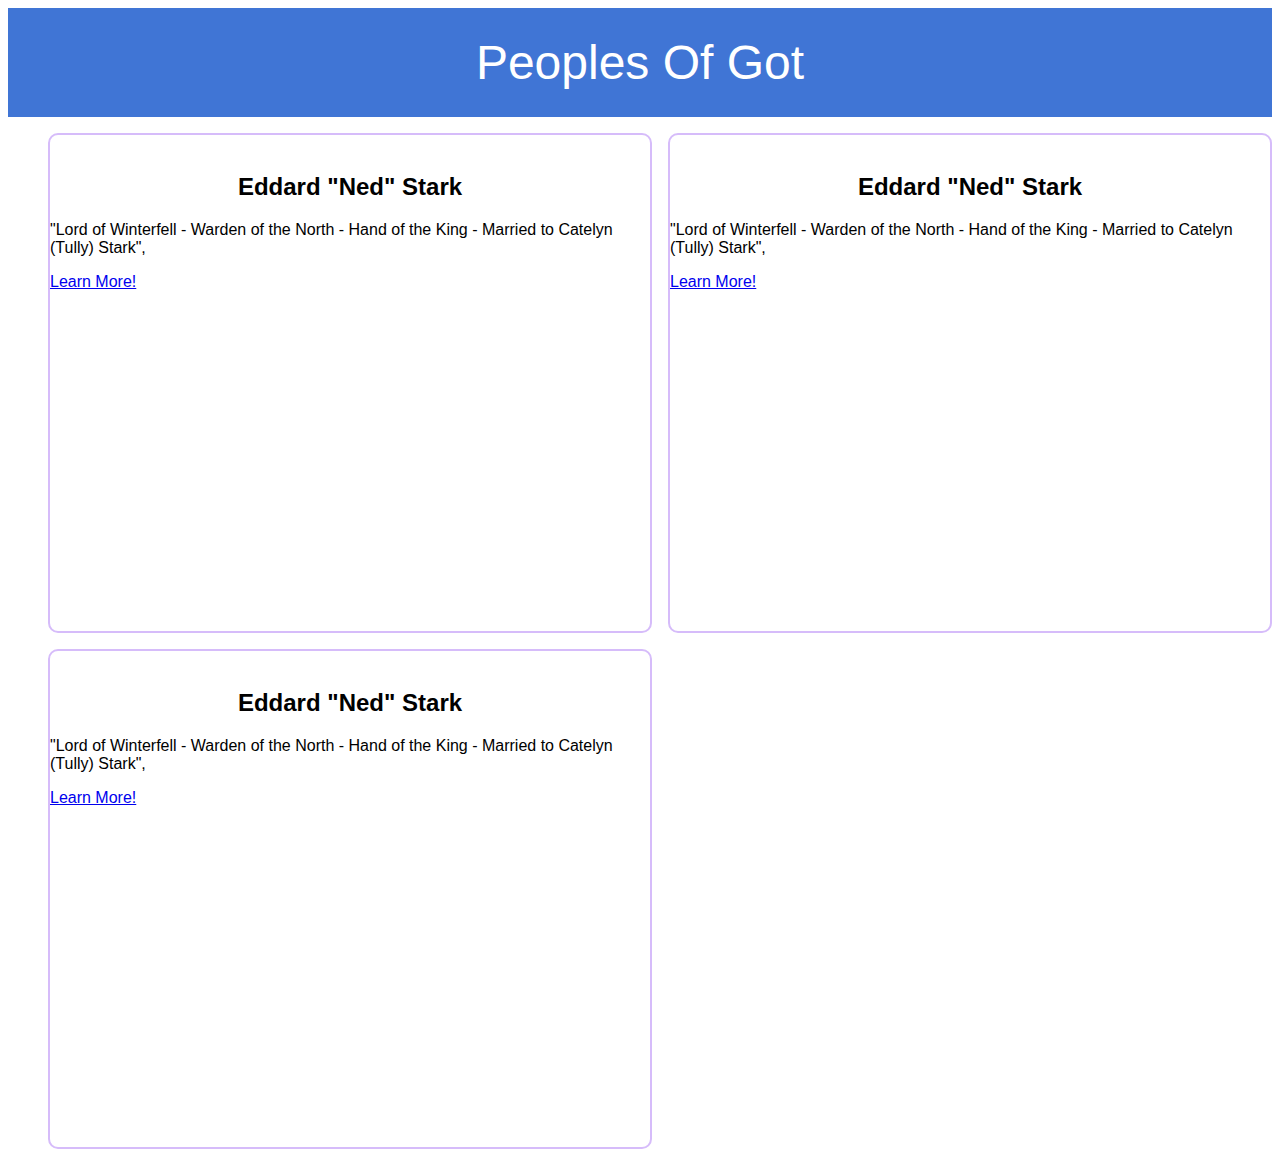
==== block-BJaaef/code/index.html @ 7fe98919 "modification" ====
<!DOCTYPE html>
<html lang="en">
  <head>
    <meta charset="UTF-8" />
    <meta name="viewport" content="width=device-width, initial-scale=1.0" />
    <title>GOT People</title>
    <link rel="stylesheet" href="style.css" />
  </head>
  <body>
    <header>Peoples Of Got</header>
    
      <ul class=" container">
        <div class= "box">
           <img src="https://raw.githubusercontent.com/nnnkit/json-data-collections/master/game-of-thrones/game-of-thrones-eddard-stark.jpg", alt="">
           <h2>Eddard "Ned" Stark</h2>
           <p>"Lord of Winterfell - Warden of the North - Hand of the King - Married to Catelyn (Tully) Stark",</p>
           <a class="btn" href="#">Learn More!</a>
        </div>   
        <div class= "box">
          <img src="https://raw.githubusercontent.com/nnnkit/json-data-collections/master/game-of-thrones/game-of-thrones-eddard-stark.jpg", alt="">
          <h2>Eddard "Ned" Stark</h2>
          <p>"Lord of Winterfell - Warden of the North - Hand of the King - Married to Catelyn (Tully) Stark",</p>
          <a class="btn" href="#">Learn More!</a>
       </div>
       <div class= "box">
        <img src="https://raw.githubusercontent.com/nnnkit/json-data-collections/master/game-of-thrones/game-of-thrones-eddard-stark.jpg", alt="">
        <h2>Eddard "Ned" Stark</h2>
        <p>"Lord of Winterfell - Warden of the North - Hand of the King - Married to Catelyn (Tully) Stark",</p>
        <a class="btn" href="#">Learn More!</a>
     </div>  
      </ul>  
    <script src="./data.js"></script>
    <script src="./script.js"></script>
  </body>
</html>
---- block-BJaaef/code/style.css ----
* {
  box-sizing: border-box;
}
body {
  font-family: -apple-system, BlinkMacSystemFont, "Segoe UI", Roboto, Oxygen,
    Ubuntu, Cantarell, "Open Sans", "Helvetica Neue", sans-serif;
}
.container {
  display: grid;
  grid-template-columns: repeat(auto-fit, minmax(500px, 1fr));
  grid-gap: 1rem;
}
.box {
  border: 2px solid #d6bcfa;
  height: 500px;
  border-radius: 10px;
}
h1,
h2 {
  text-align: center;
}
header{
  width: 100%;
  background-color: #4075D5;
  padding: 27px 0;
  color: #ffffff;
  text-align: center;
  font-size: 48px;
}
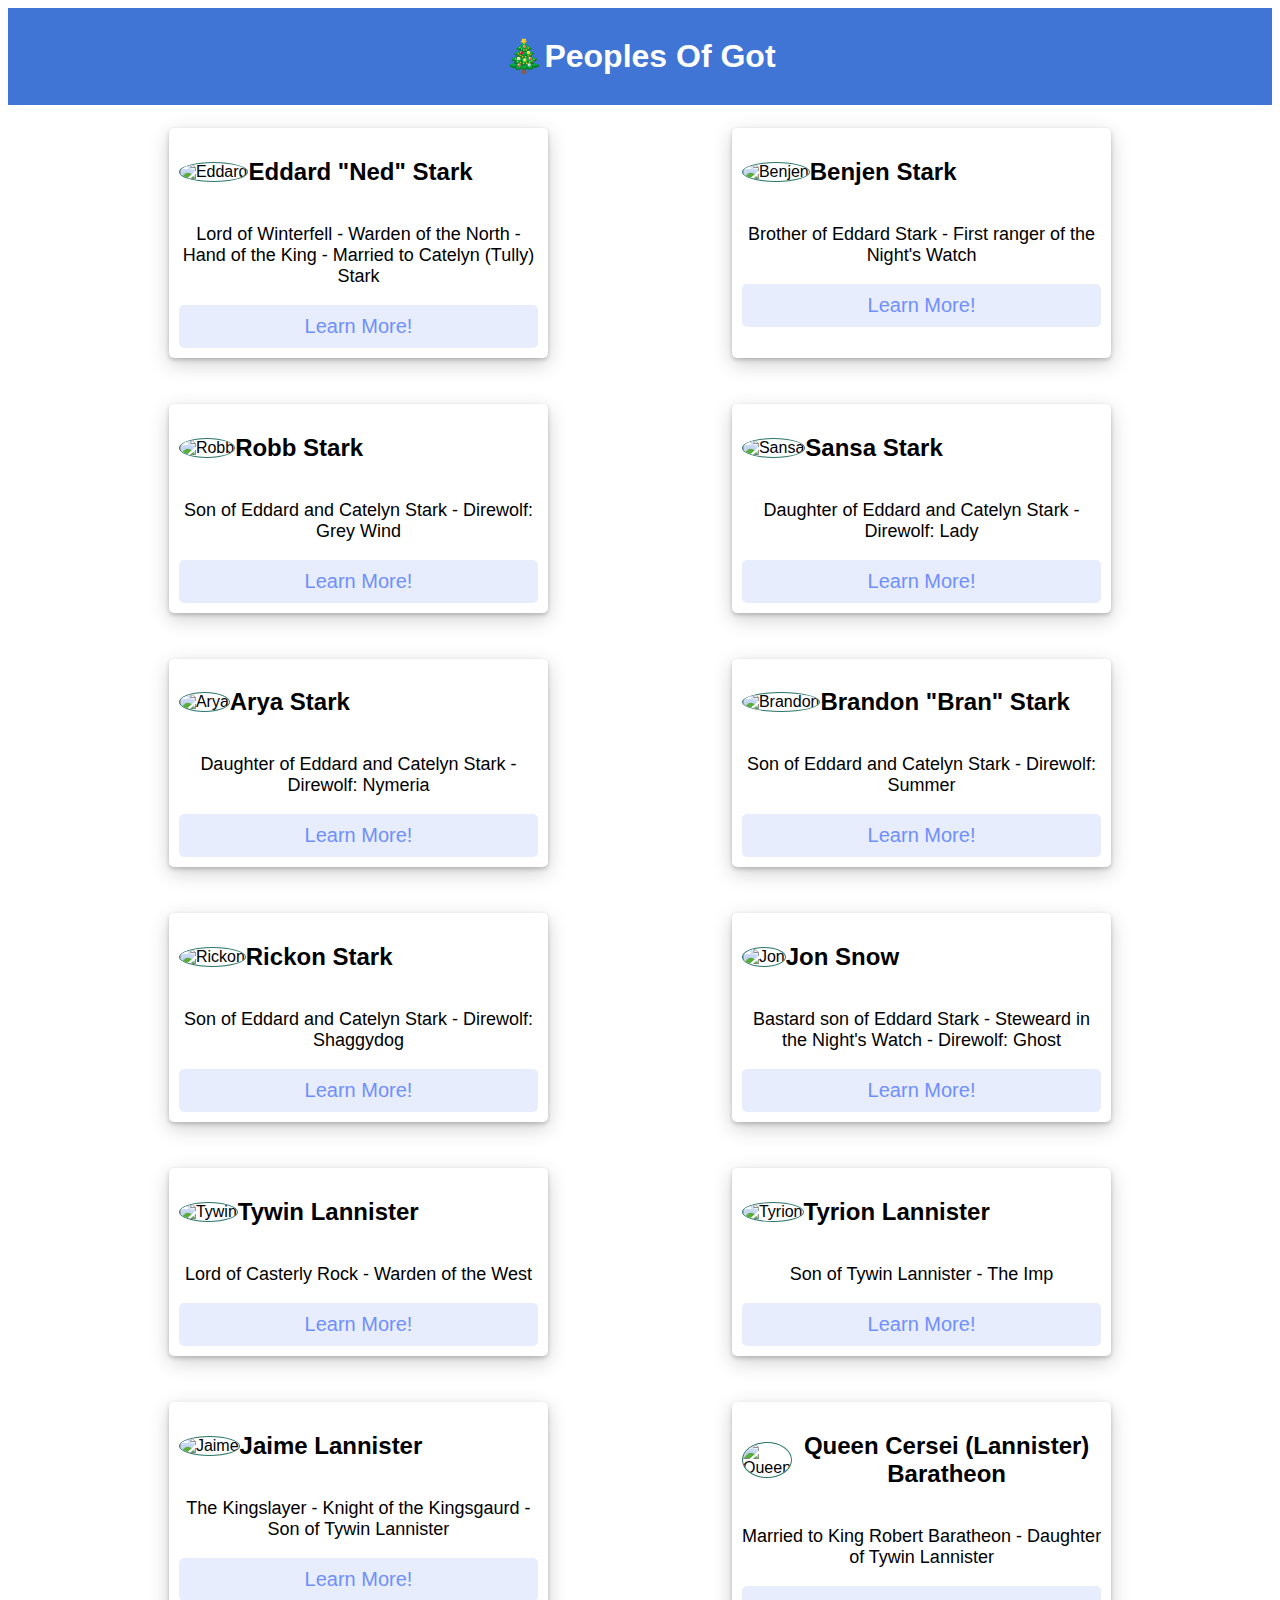
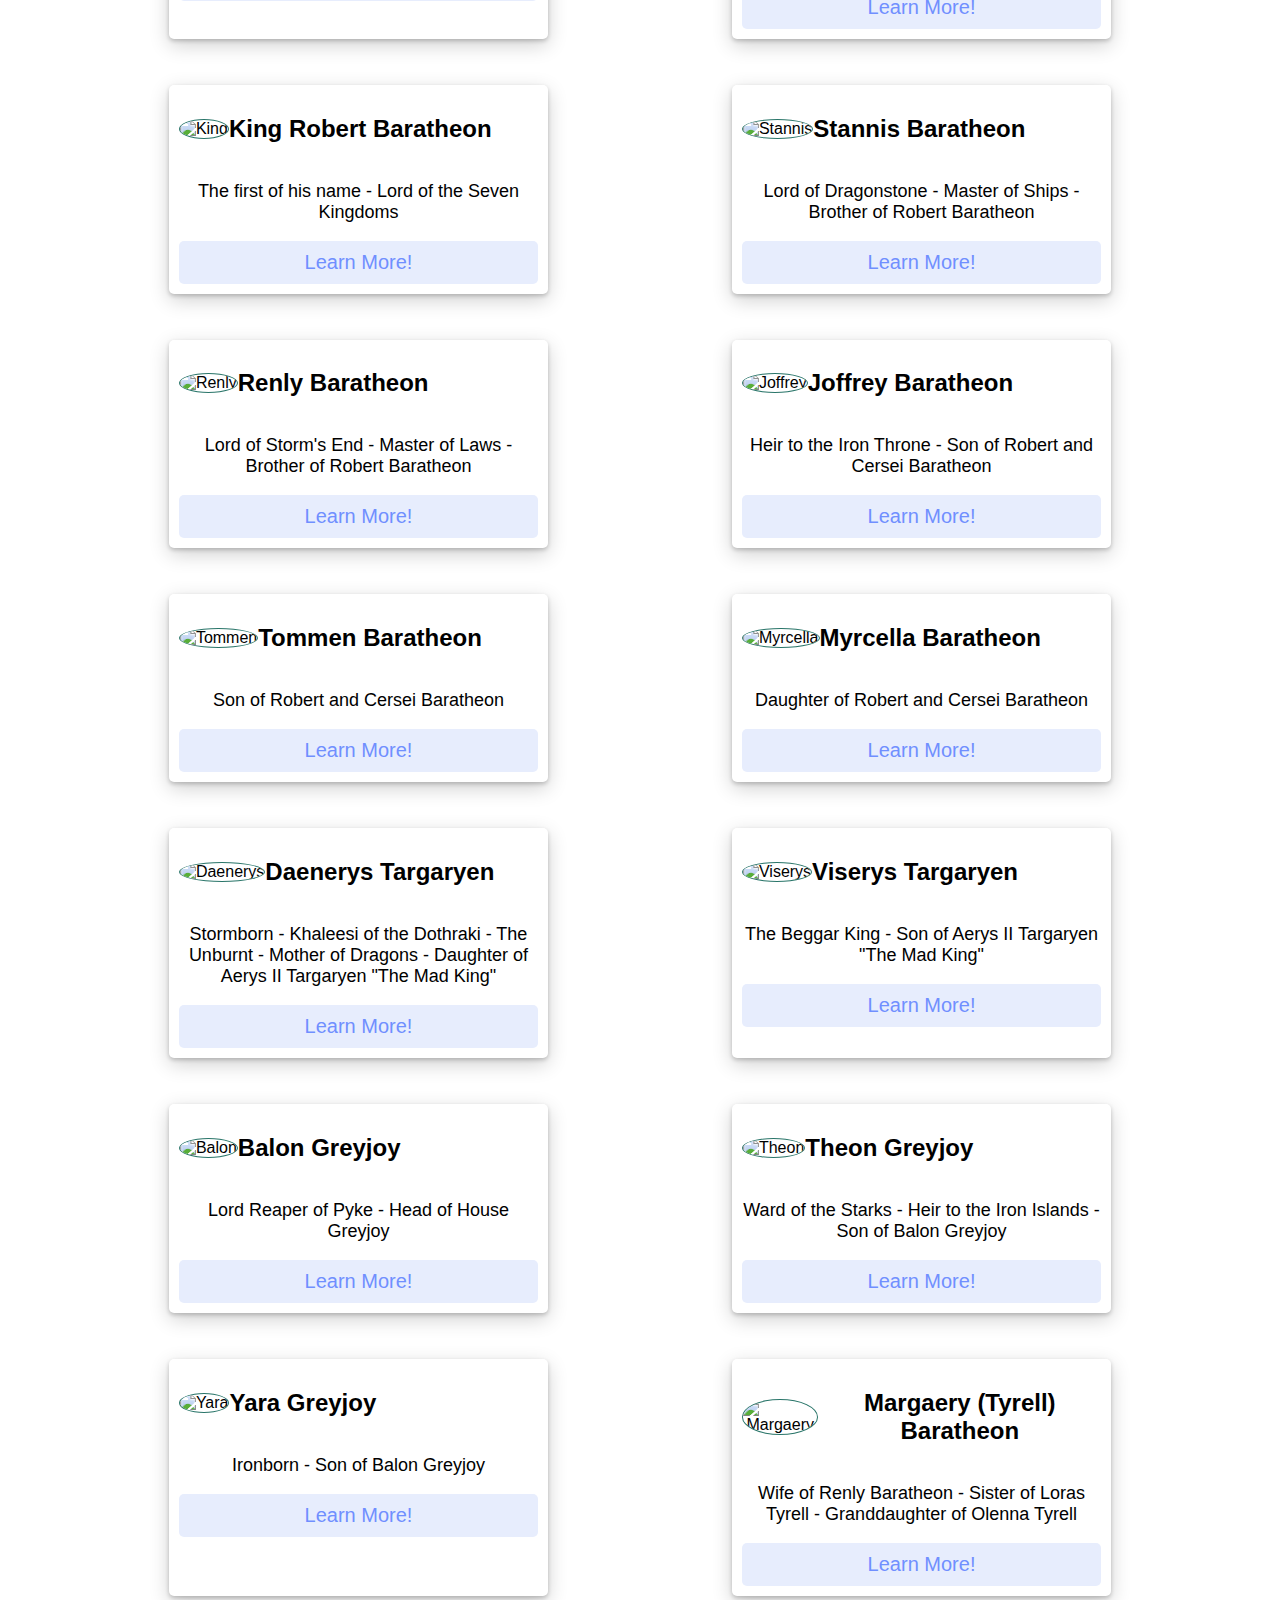
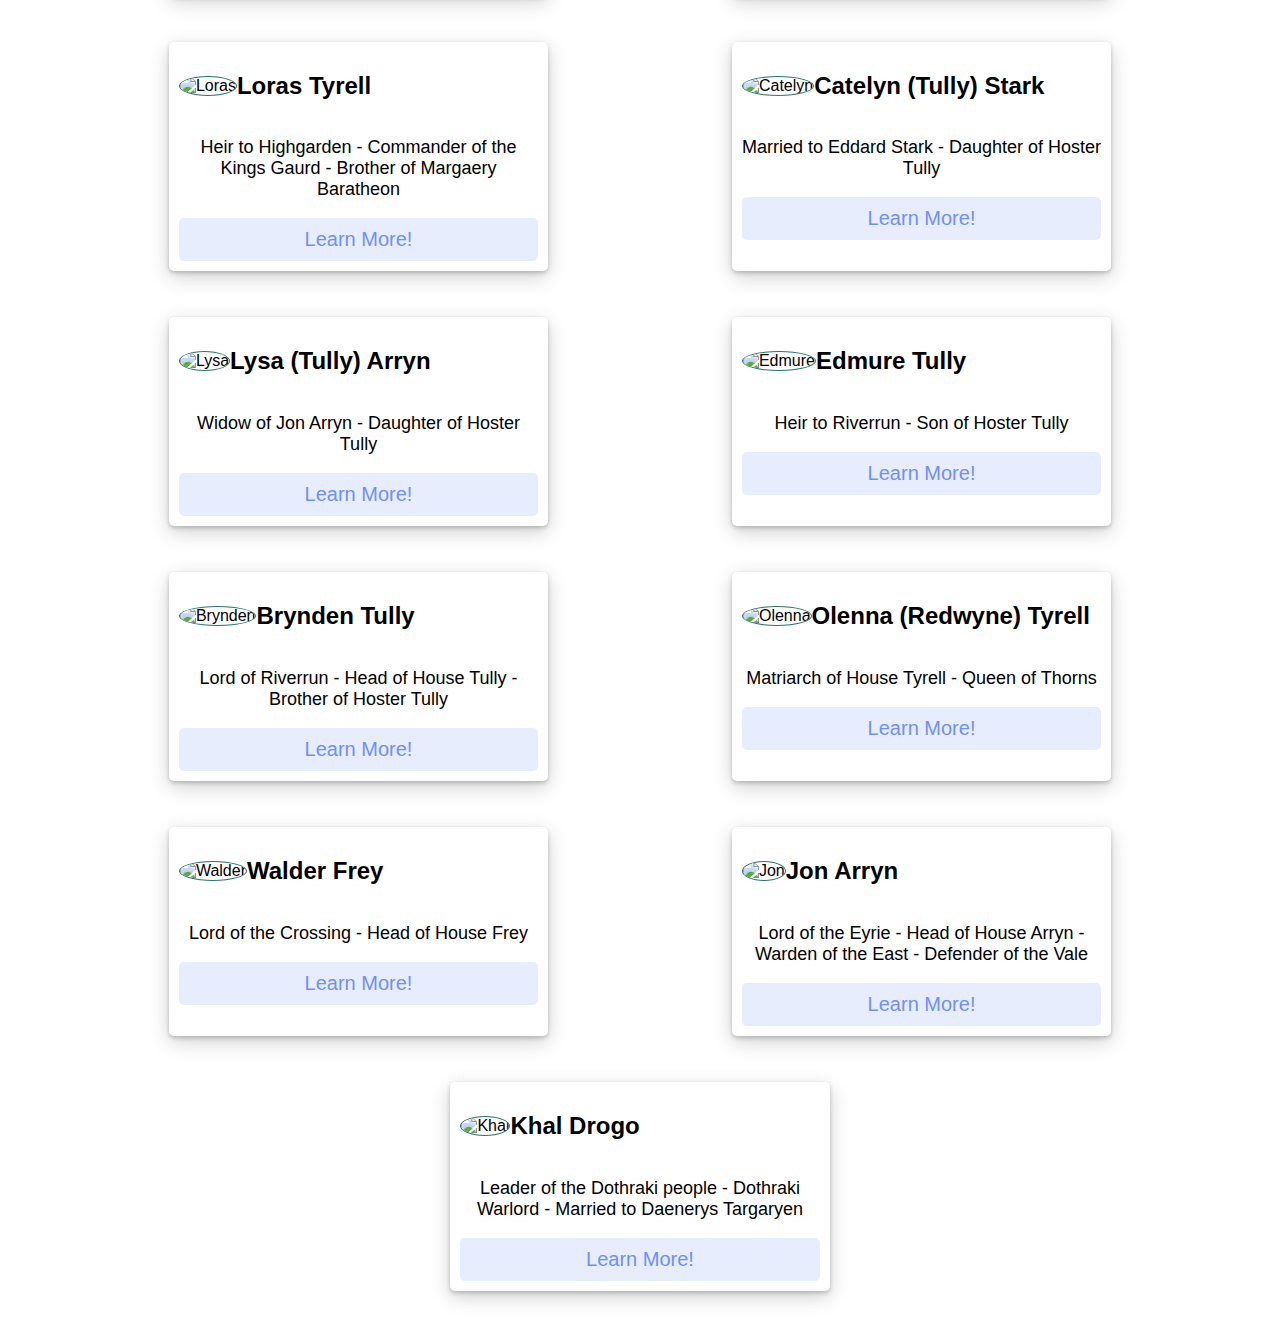
==== commit 243d06d7: "modification" ====
--- a/block-BJaaef/code/index.html
+++ b/block-BJaaef/code/index.html
@@ -7,28 +7,24 @@
     <link rel="stylesheet" href="style.css" />
   </head>
   <body>
-    <header>Peoples Of Got</header>
+    <header>
+      <h1>🎄Peoples Of Got</h1>
+    </header>
     
-      <ul class=" container">
-        <div class= "box">
-           <img src="https://raw.githubusercontent.com/nnnkit/json-data-collections/master/game-of-thrones/game-of-thrones-eddard-stark.jpg", alt="">
-           <h2>Eddard "Ned" Stark</h2>
-           <p>"Lord of Winterfell - Warden of the North - Hand of the King - Married to Catelyn (Tully) Stark",</p>
-           <a class="btn" href="#">Learn More!</a>
-        </div>   
-        <div class= "box">
-          <img src="https://raw.githubusercontent.com/nnnkit/json-data-collections/master/game-of-thrones/game-of-thrones-eddard-stark.jpg", alt="">
-          <h2>Eddard "Ned" Stark</h2>
-          <p>"Lord of Winterfell - Warden of the North - Hand of the King - Married to Catelyn (Tully) Stark",</p>
+      <div class = "mainBox flex wrap ">
+        <!-- <li class= "card">
+          <div class = "info">
+            <img src="https://raw.githubusercontent.com/nnnkit/json-data-collections/master/game-of-thrones/game-of-thrones-eddard-stark.jpg", alt="">
+            <h2>Eddard "Ned" Stark</h2>
+          </div>
+           
+          <p>"Lord of Winterfell - Warden of the North - 
+            Hand of the King - Married to Catelyn (Tully) 
+            Stark",
+          </p>
           <a class="btn" href="#">Learn More!</a>
-       </div>
-       <div class= "box">
-        <img src="https://raw.githubusercontent.com/nnnkit/json-data-collections/master/game-of-thrones/game-of-thrones-eddard-stark.jpg", alt="">
-        <h2>Eddard "Ned" Stark</h2>
-        <p>"Lord of Winterfell - Warden of the North - Hand of the King - Married to Catelyn (Tully) Stark",</p>
-        <a class="btn" href="#">Learn More!</a>
-     </div>  
-      </ul>  
+        </li> -->
+      </div>      
     <script src="./data.js"></script>
     <script src="./script.js"></script>
   </body>
--- a/block-BJaaef/code/style.css
+++ b/block-BJaaef/code/style.css
@@ -19,11 +19,56 @@
 h2 {
   text-align: center;
 }
+.flex {
+  display:  flex;
+  justify-content: space-evenly;
+}
+.wrap{
+  flex-wrap: wrap;
+}
+.card{
+  padding: 10px;
+  width: 30%;
+  margin:  23px 23px;
+  list-style: none;
+  border-radius: 5px;
+  text-align: center;
+  box-shadow: 0 2px 4px 0 rgb(0 0 0 / 20%), 0 6px 20px 0 rgb(0 0 0 / 19%);
+}
+.sub-heading{
+  margin-left: 20px;
+}
+p{
+  font-size: 18px;
+}
+.info img{
+  border-radius: 50%;
+  border : 1px solid #297569;
+}
+.info {
+  display: flex;
+  /* justify-content:space-between; */
+  align-items: center;
+}
 header{
   width: 100%;
   background-color: #4075D5;
-  padding: 27px 0;
+  padding: 8px 0;
   color: #ffffff;
   text-align: center;
-  font-size: 48px;
 }
+
+.btn {
+  text-align: center;
+  font-size: 20px;
+  padding: 10px 25px;
+  color: #708FFF;
+  text-decoration: none;
+  box-shadow: none;
+  outline: 0;
+  border: 0;
+  display: block;
+  background-color: #E7EDFD;
+  margin: 0 auto;
+  border-radius: 5px;
+}
